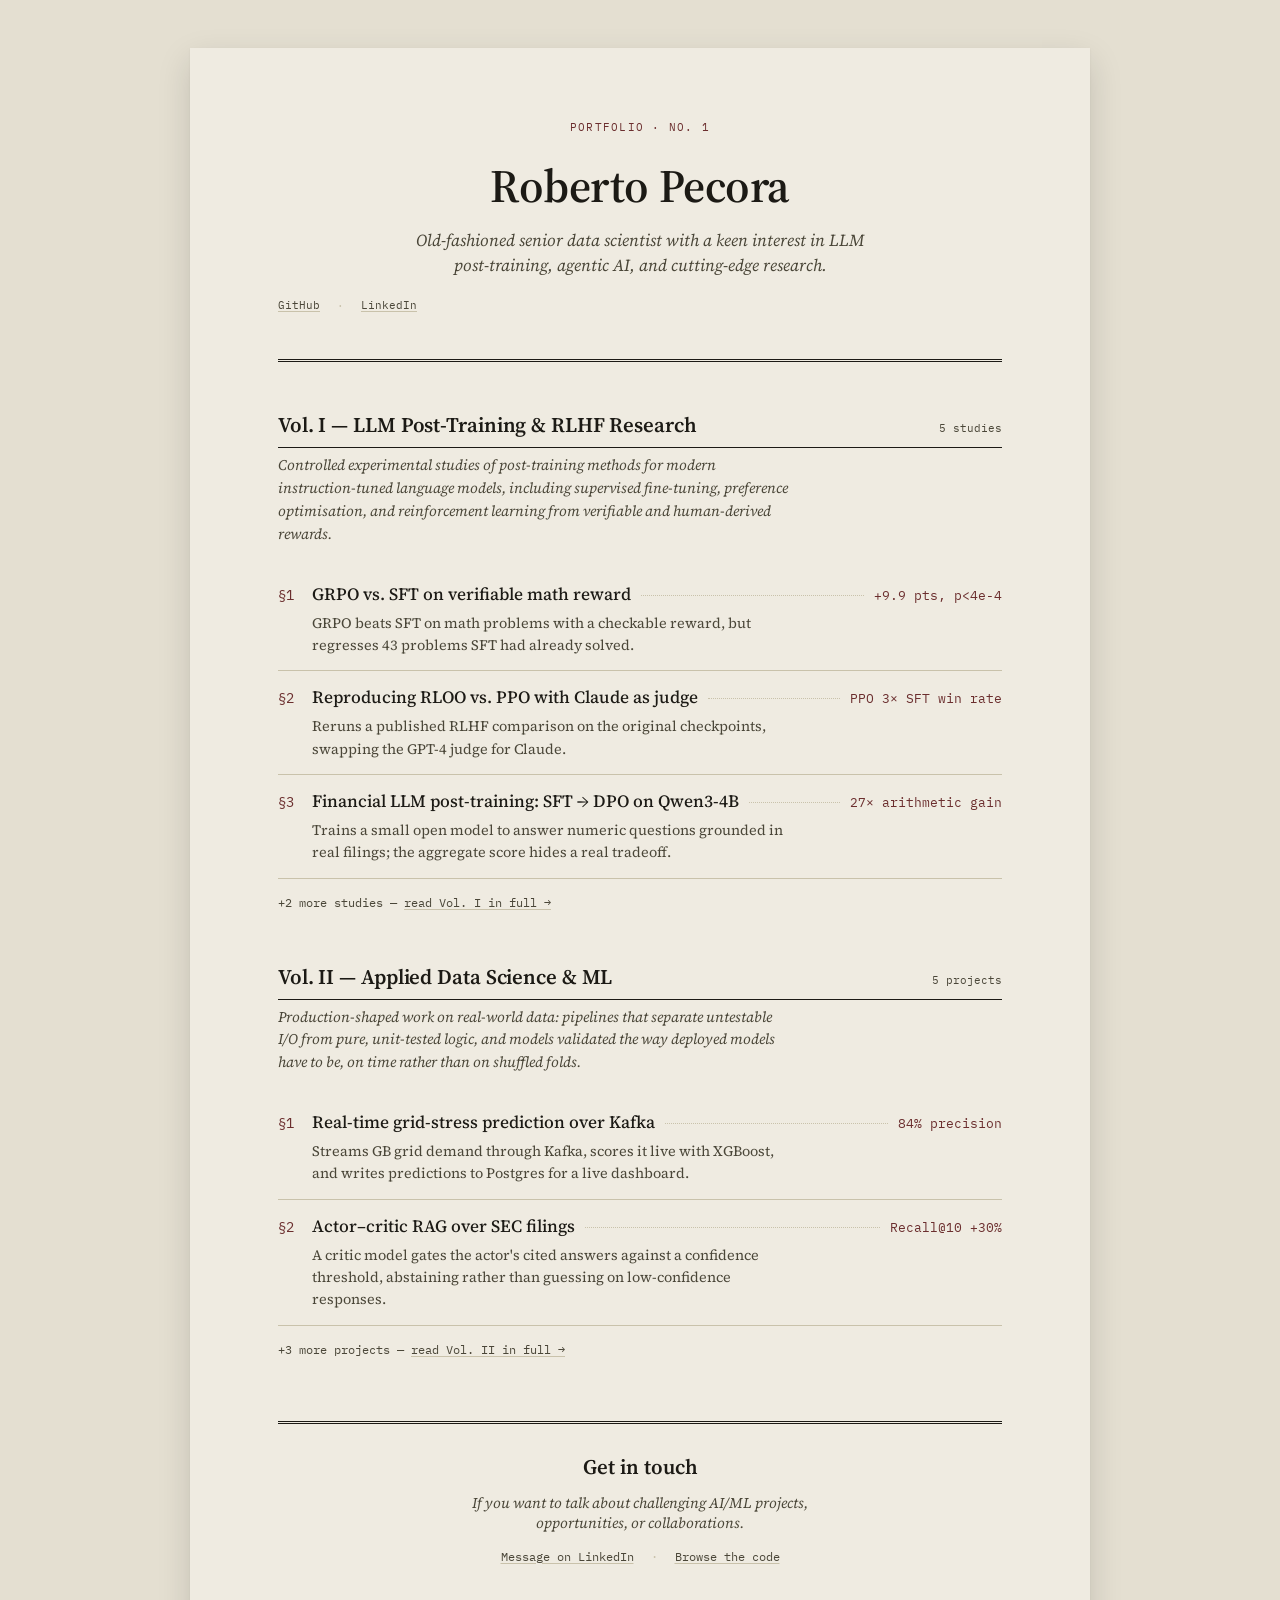
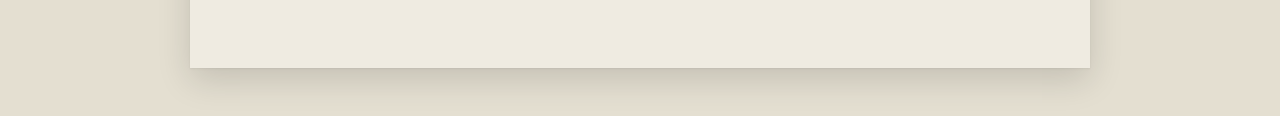
==== index.html @ 7bb5a393 "Add NHS care-access agent as Vol. II §5 Adds the evaluation-first, model-agnostic agent project to a" ====
<!doctype html>
<html lang="en">
<head>
<meta charset="utf-8">
<meta name="viewport" content="width=device-width,initial-scale=1">
<title>Roberto Pecora</title>
<meta name="description" content="Senior data scientist working on LLM post-training, RLHF, and production ML systems.">
<link rel="preconnect" href="https://fonts.googleapis.com">
<link rel="stylesheet" href="https://fonts.googleapis.com/css2?family=Source+Serif+4:opsz,wght@8..60,400;8..60,500;8..60,600&family=IBM+Plex+Mono:wght@400;500&display=swap">
<style>
:root{
  --paper: #EFEBE1;
  --paper-shadow: #E4DFD1;
  --ink: #1C1A15;
  --ink-soft: #4A4638;
  --rule: #C9C2AB;
  --rule-heavy: #1C1A15;
  --accent-ink: #6B2E2E;
  --serif: 'Source Serif 4', Georgia, 'Times New Roman', serif;
  --mono: 'IBM Plex Mono', 'SF Mono', Menlo, monospace;
}
*{ box-sizing: border-box; }
body{
  margin:0;
  background:var(--paper-shadow);
  color:var(--ink);
  font-family:var(--serif);
  -webkit-font-smoothing:antialiased;
}
a{ color:inherit; }

.page{
  max-width:900px;
  margin:48px auto;
  background:var(--paper);
  padding:72px 88px 88px;
  box-shadow:0 1px 2px rgba(0,0,0,0.06), 0 12px 32px rgba(0,0,0,0.14);
}

.masthead{
  text-align:center;
  padding-bottom:36px;
  margin-bottom:48px;
  border-bottom:3px double var(--rule-heavy);
}
.masthead .issue{
  font-family:var(--mono);
  font-size:10.5px;
  letter-spacing:0.12em;
  text-transform:uppercase;
  color:var(--accent-ink);
  margin:0 0 20px;
}
.masthead h1{
  font-family:var(--serif);
  font-weight:600;
  font-size:2.9rem;
  letter-spacing:-0.01em;
  margin:0 0 10px;
}
.masthead .subtitle{
  font-size:1.05rem;
  font-style:italic;
  color:var(--ink-soft);
  max-width:52ch;
  margin:0 auto 20px;
  line-height:1.5;
}
.masthead .links{
  font-family:var(--mono);
  font-size:11px;
  color:var(--ink-soft);
  text-align:left;
}
.masthead .links a{ text-decoration:underline; text-decoration-color:var(--rule); text-underline-offset:2px; }
.masthead .links a:hover{ color:var(--accent-ink); text-decoration-color:var(--accent-ink); }
.masthead .links .sep{ margin:0 10px; color:var(--rule); }

.volume{ margin-bottom:52px; }
.volume:last-of-type{ margin-bottom:0; }
.volume-head{
  display:flex;
  align-items:baseline;
  justify-content:space-between;
  border-bottom:1px solid var(--rule-heavy);
  padding-bottom:8px;
  margin-bottom:6px;
}
.volume-head h2{
  font-family:var(--serif);
  font-weight:600;
  font-size:1.3rem;
  margin:0;
  letter-spacing:-0.005em;
}
.volume-head .count{
  font-family:var(--mono);
  font-size:10.5px;
  color:var(--ink-soft);
}
.volume-note{
  font-size:0.92rem;
  font-style:italic;
  color:var(--ink-soft);
  max-width:64ch;
  margin:0 0 22px;
  line-height:1.55;
}

.toc-entry{
  display:block;
  padding:14px 0;
  border-bottom:1px solid var(--rule);
  text-decoration:none;
  color:inherit;
}
.toc-entry:last-child{ border-bottom:none; }
.toc-row{
  display:flex;
  align-items:baseline;
  gap:10px;
}
.toc-num{
  font-family:var(--mono);
  font-size:0.85rem;
  color:var(--accent-ink);
  flex-shrink:0;
  width:24px;
}
.toc-title{
  font-family:var(--serif);
  font-size:1.08rem;
  font-weight:500;
  flex-shrink:0;
}
.toc-leader{
  flex:1;
  border-bottom:1px dotted var(--rule);
  transform:translateY(-4px);
  min-width:20px;
}
.toc-stat{
  font-family:var(--mono);
  font-size:0.82rem;
  color:var(--accent-ink);
  flex-shrink:0;
  white-space:nowrap;
}
.toc-hook{
  font-size:0.9rem;
  color:var(--ink-soft);
  margin:6px 0 0 34px;
  max-width:60ch;
  line-height:1.55;
}
.toc-entry:hover .toc-title{ color:var(--accent-ink); }
.toc-entry:hover .toc-leader{ border-bottom-color:var(--accent-ink); }

.volume-more{
  margin-top:16px;
  font-family:var(--mono);
  font-size:11.5px;
  color:var(--ink-soft);
}
.volume-more a{ text-decoration:underline; text-decoration-color:var(--rule); text-underline-offset:2px; }
.volume-more a:hover{ color:var(--accent-ink); text-decoration-color:var(--accent-ink); }

.colophon{
  margin-top:64px;
  padding-top:28px;
  border-top:3px double var(--rule-heavy);
  text-align:center;
}
.colophon h2{
  font-family:var(--serif);
  font-weight:600;
  font-size:1.3rem;
  margin:0 0 12px;
}
.colophon p{
  font-size:0.92rem;
  color:var(--ink-soft);
  max-width:48ch;
  margin:0 auto 16px;
  font-style:italic;
}
.colophon .contact{
  font-family:var(--mono);
  font-size:11.5px;
  font-style:normal;
}
.colophon .contact a{ text-decoration:underline; text-decoration-color:var(--rule); text-underline-offset:2px; }
.colophon .contact a:hover{ color:var(--accent-ink); text-decoration-color:var(--accent-ink); }
.colophon .contact .sep{ margin:0 10px; color:var(--rule); }

@media (max-width:720px){
  .page{ padding:48px 24px 56px; margin:0; }
  .toc-row{ flex-wrap:wrap; }
  .toc-leader{ display:none; }
  .toc-hook{ margin-left:0; }
}
</style>
</head>
<body>
<div class="page">

  <div class="masthead">
    <p class="issue">Portfolio · No. 1</p>
    <h1>Roberto Pecora</h1>
    <p class="subtitle">Old-fashioned senior data scientist with a keen interest in LLM post-training, agentic AI, and cutting-edge research.</p>
    <p class="links">
      <a href="https://github.com/Roberto-Pecora" target="_blank" rel="noopener">GitHub</a>
      <span class="sep">·</span>
      <a href="https://www.linkedin.com/in/roberto-pecora-778a632" target="_blank" rel="noopener">LinkedIn</a>
    </p>
  </div>

  <section class="volume">
    <div class="volume-head">
      <h2>Vol. I — LLM Post-Training &amp; RLHF Research</h2>
      <span class="count">5 studies</span>
    </div>
    <p class="volume-note">Controlled experimental studies of post-training methods for modern instruction-tuned language models, including supervised fine-tuning, preference optimisation, and reinforcement learning from verifiable and human-derived rewards.</p>

    <a class="toc-entry" href="rlhf.html#grpo-math-reasoning">
      <div class="toc-row">
        <span class="toc-num">§1</span>
        <span class="toc-title">GRPO vs. SFT on verifiable math reward</span>
        <span class="toc-leader"></span>
        <span class="toc-stat">+9.9 pts, p&lt;4e-4</span>
      </div>
      <p class="toc-hook">GRPO beats SFT on math problems with a checkable reward, but regresses 43 problems SFT had already solved.</p>
    </a>

    <a class="toc-entry" href="rlhf.html#rloo-vs-ppo-rlhf">
      <div class="toc-row">
        <span class="toc-num">§2</span>
        <span class="toc-title">Reproducing RLOO vs. PPO with Claude as judge</span>
        <span class="toc-leader"></span>
        <span class="toc-stat">PPO 3× SFT win rate</span>
      </div>
      <p class="toc-hook">Reruns a published RLHF comparison on the original checkpoints, swapping the GPT-4 judge for Claude.</p>
    </a>

    <a class="toc-entry" href="rlhf.html#qwen3-financial-sft-unsloth-dpo">
      <div class="toc-row">
        <span class="toc-num">§3</span>
        <span class="toc-title">Financial LLM post-training: SFT → DPO on Qwen3-4B</span>
        <span class="toc-leader"></span>
        <span class="toc-stat">27× arithmetic gain</span>
      </div>
      <p class="toc-hook">Trains a small open model to answer numeric questions grounded in real filings; the aggregate score hides a real tradeoff.</p>
    </a>

    <p class="volume-more">+2 more studies — <a href="rlhf.html">read Vol. I in full →</a></p>
  </section>

  <section class="volume">
    <div class="volume-head">
      <h2>Vol. II — Applied Data Science &amp; ML</h2>
      <span class="count">5 projects</span>
    </div>
    <p class="volume-note">Production-shaped work on real-world data: pipelines that separate untestable I/O from pure, unit-tested logic, and models validated the way deployed models have to be, on time rather than on shuffled folds.</p>

    <a class="toc-entry" href="applied-ml.html#kafka-grid-intelligence">
      <div class="toc-row">
        <span class="toc-num">§1</span>
        <span class="toc-title">Real-time grid-stress prediction over Kafka</span>
        <span class="toc-leader"></span>
        <span class="toc-stat">84% precision</span>
      </div>
      <p class="toc-hook">Streams GB grid demand through Kafka, scores it live with XGBoost, and writes predictions to Postgres for a live dashboard.</p>
    </a>

    <a class="toc-entry" href="applied-ml.html#actor_critic_financial_rag_repo">
      <div class="toc-row">
        <span class="toc-num">§2</span>
        <span class="toc-title">Actor–critic RAG over SEC filings</span>
        <span class="toc-leader"></span>
        <span class="toc-stat">Recall@10 +30%</span>
      </div>
      <p class="toc-hook">A critic model gates the actor's cited answers against a confidence threshold, abstaining rather than guessing on low-confidence responses.</p>
    </a>

    <p class="volume-more">+3 more projects — <a href="applied-ml.html">read Vol. II in full →</a></p>
  </section>

  <div class="colophon">
    <h2>Get in touch</h2>
    <p>If you want to talk about challenging AI/ML projects, opportunities, or collaborations.</p>
    <p class="contact">
      <a href="https://www.linkedin.com/in/roberto-pecora-778a632" target="_blank" rel="noopener">Message on LinkedIn</a>
      <span class="sep">·</span>
      <a href="https://github.com/Roberto-Pecora" target="_blank" rel="noopener">Browse the code</a>
    </p>
  </div>

</div>
</body>
</html>
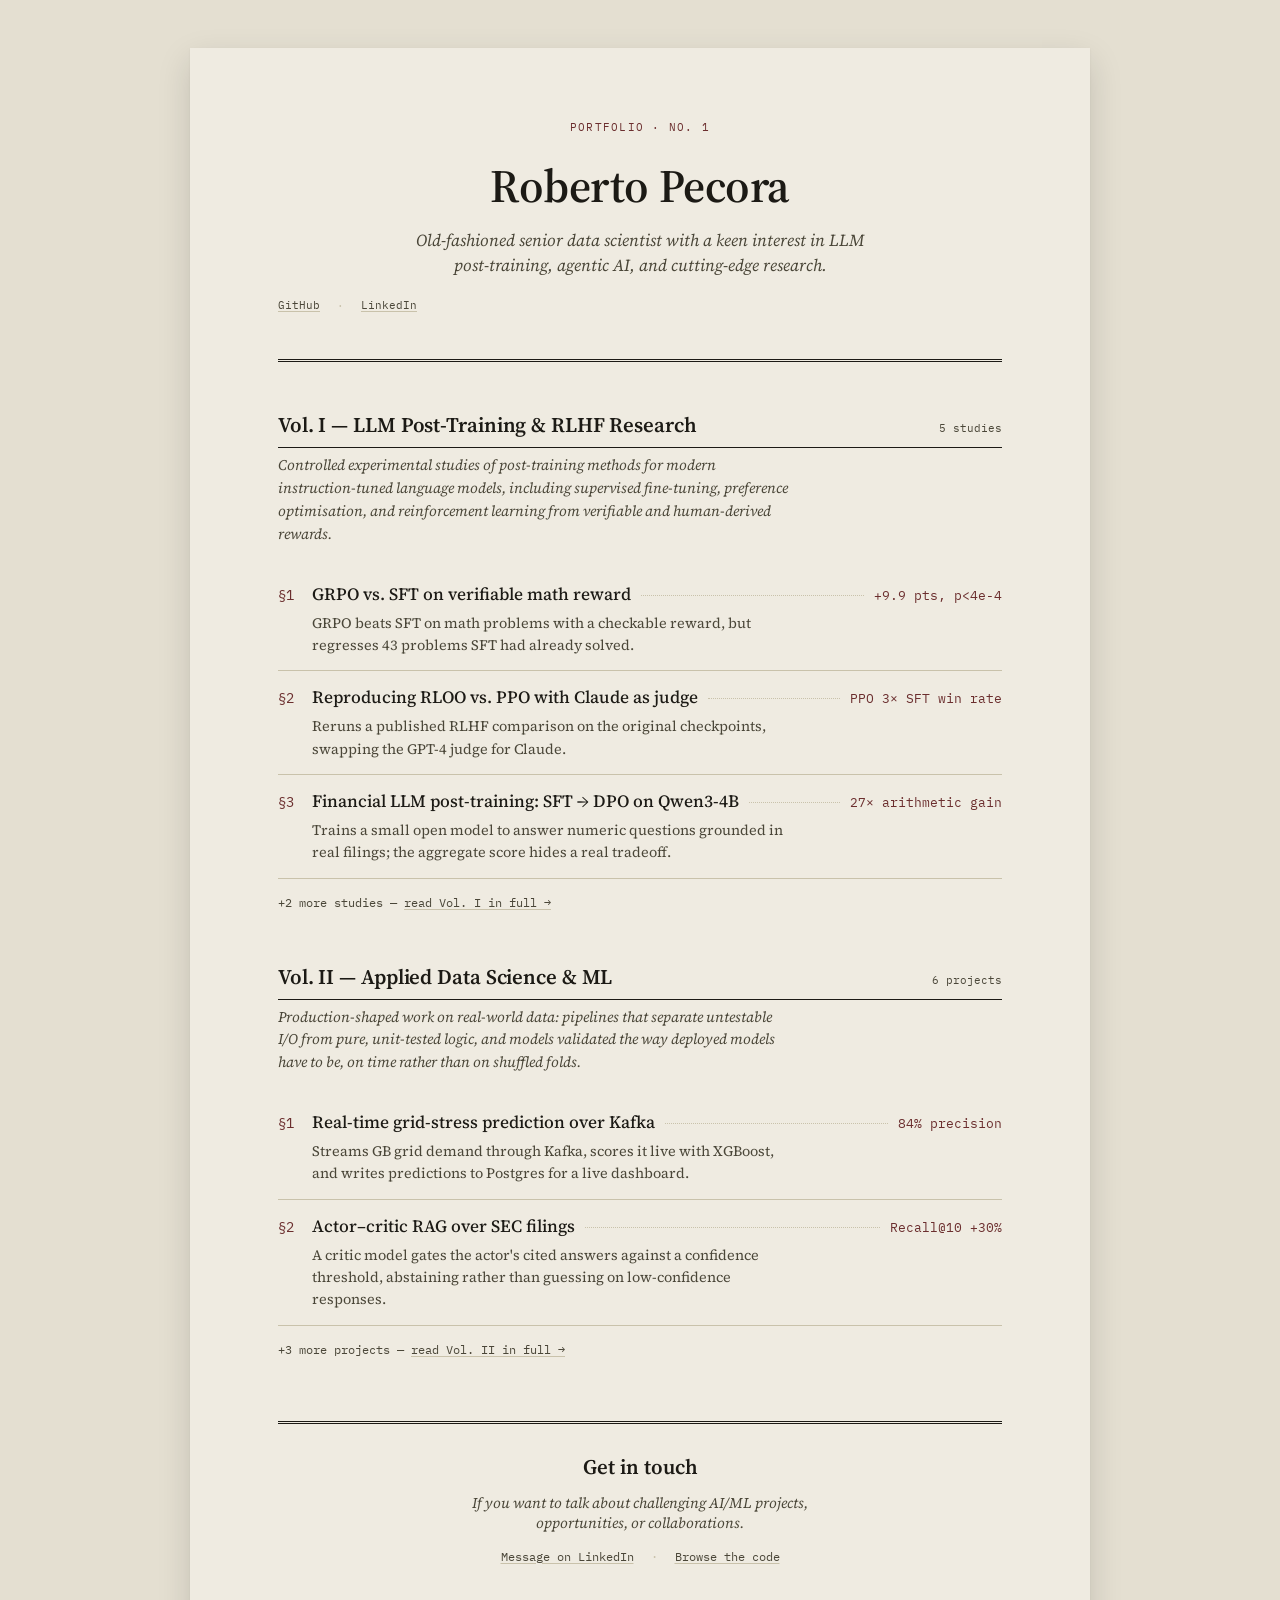
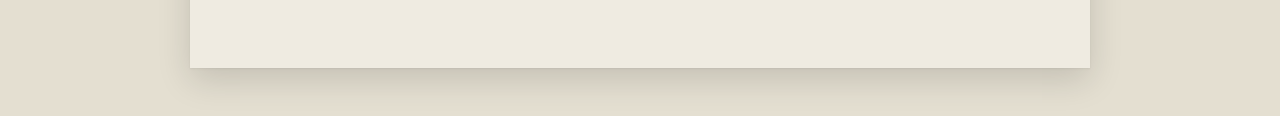
==== commit 8aa005f8: "Add financial-rag-aws to Vol. II applied ML projects" ====
--- a/index.html
+++ b/index.html
@@ -258,7 +258,7 @@
   <section class="volume">
     <div class="volume-head">
       <h2>Vol. II — Applied Data Science &amp; ML</h2>
-      <span class="count">5 projects</span>
+      <span class="count">6 projects</span>
     </div>
     <p class="volume-note">Production-shaped work on real-world data: pipelines that separate untestable I/O from pure, unit-tested logic, and models validated the way deployed models have to be, on time rather than on shuffled folds.</p>
 
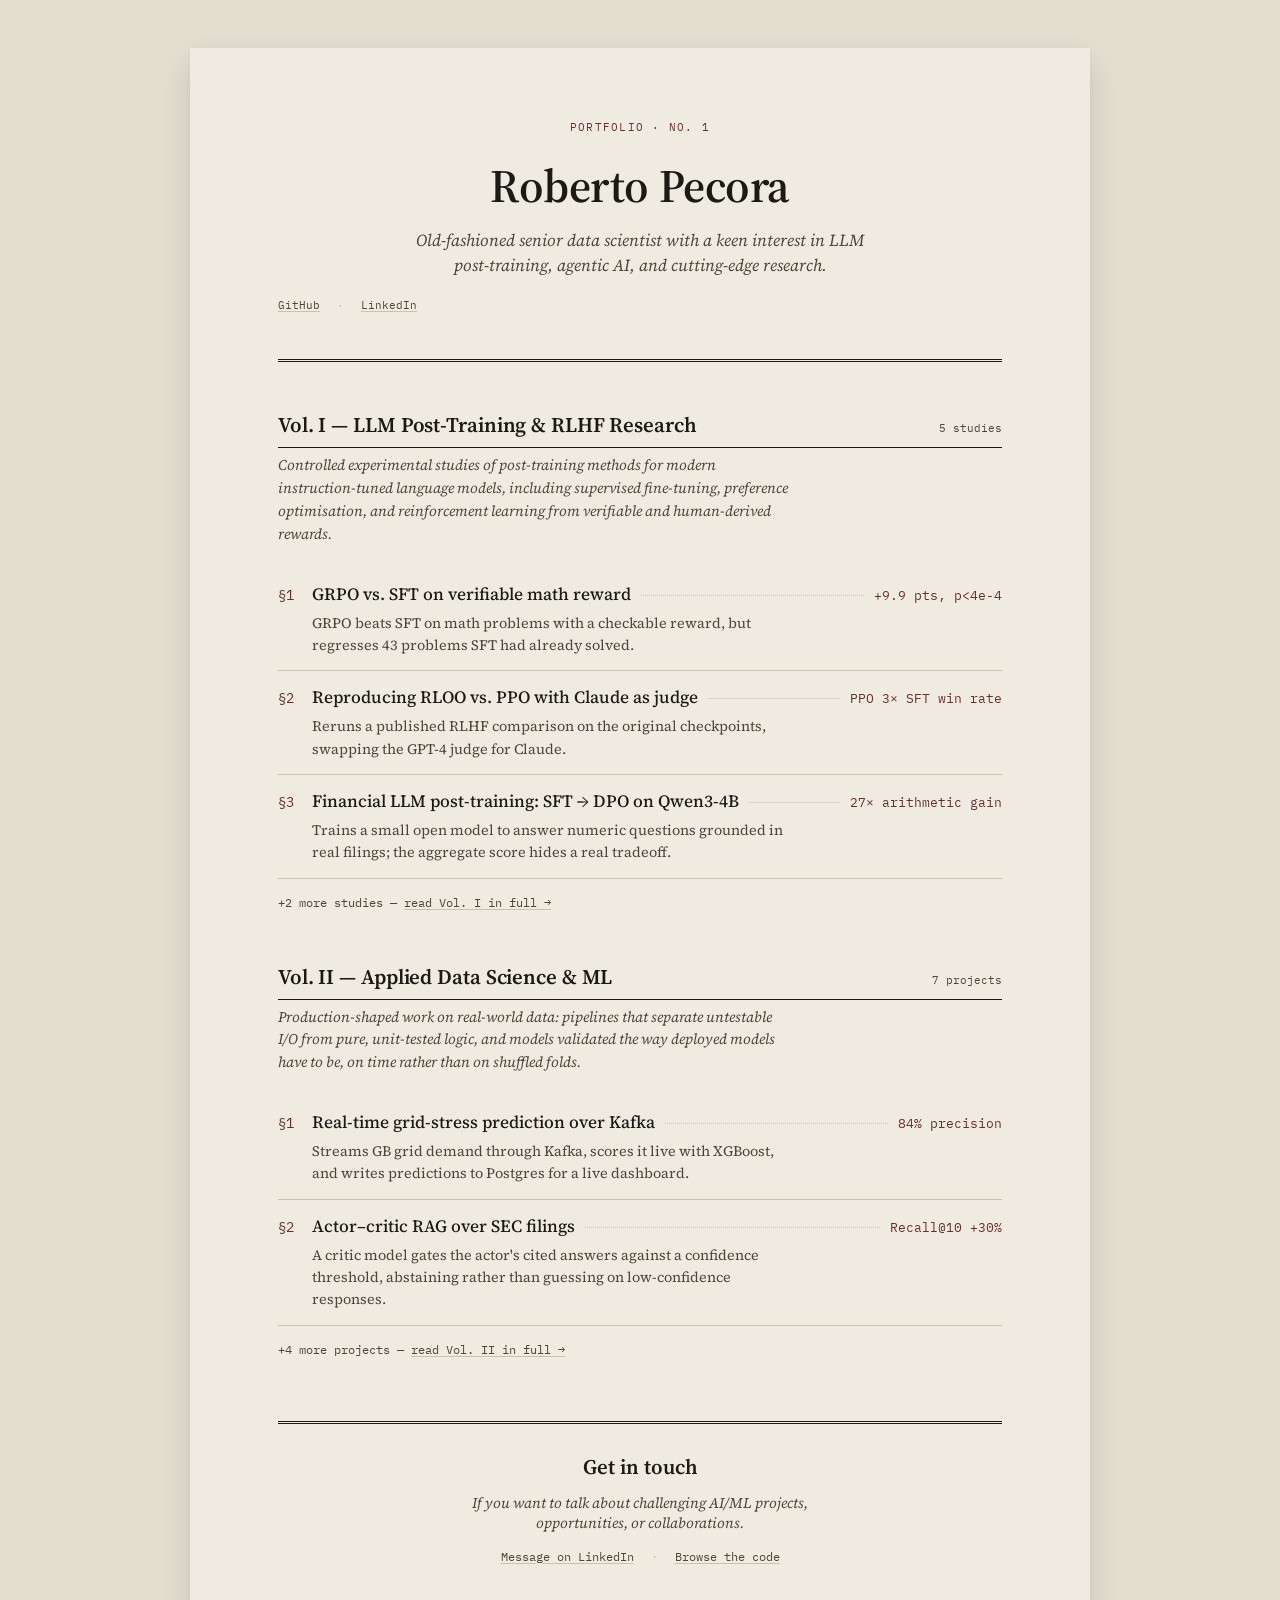
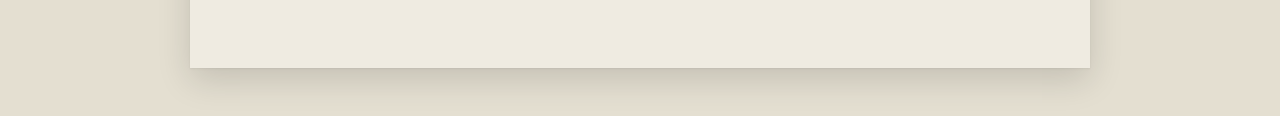
==== commit ea8c9448: "Add financial-rag-langgraph as Vol. II §7" ====
--- a/index.html
+++ b/index.html
@@ -258,7 +258,7 @@
   <section class="volume">
     <div class="volume-head">
       <h2>Vol. II — Applied Data Science &amp; ML</h2>
-      <span class="count">6 projects</span>
+      <span class="count">7 projects</span>
     </div>
     <p class="volume-note">Production-shaped work on real-world data: pipelines that separate untestable I/O from pure, unit-tested logic, and models validated the way deployed models have to be, on time rather than on shuffled folds.</p>
 
@@ -282,7 +282,7 @@
       <p class="toc-hook">A critic model gates the actor's cited answers against a confidence threshold, abstaining rather than guessing on low-confidence responses.</p>
     </a>
 
-    <p class="volume-more">+3 more projects — <a href="applied-ml.html">read Vol. II in full →</a></p>
+    <p class="volume-more">+4 more projects — <a href="applied-ml.html">read Vol. II in full →</a></p>
   </section>
 
   <div class="colophon">
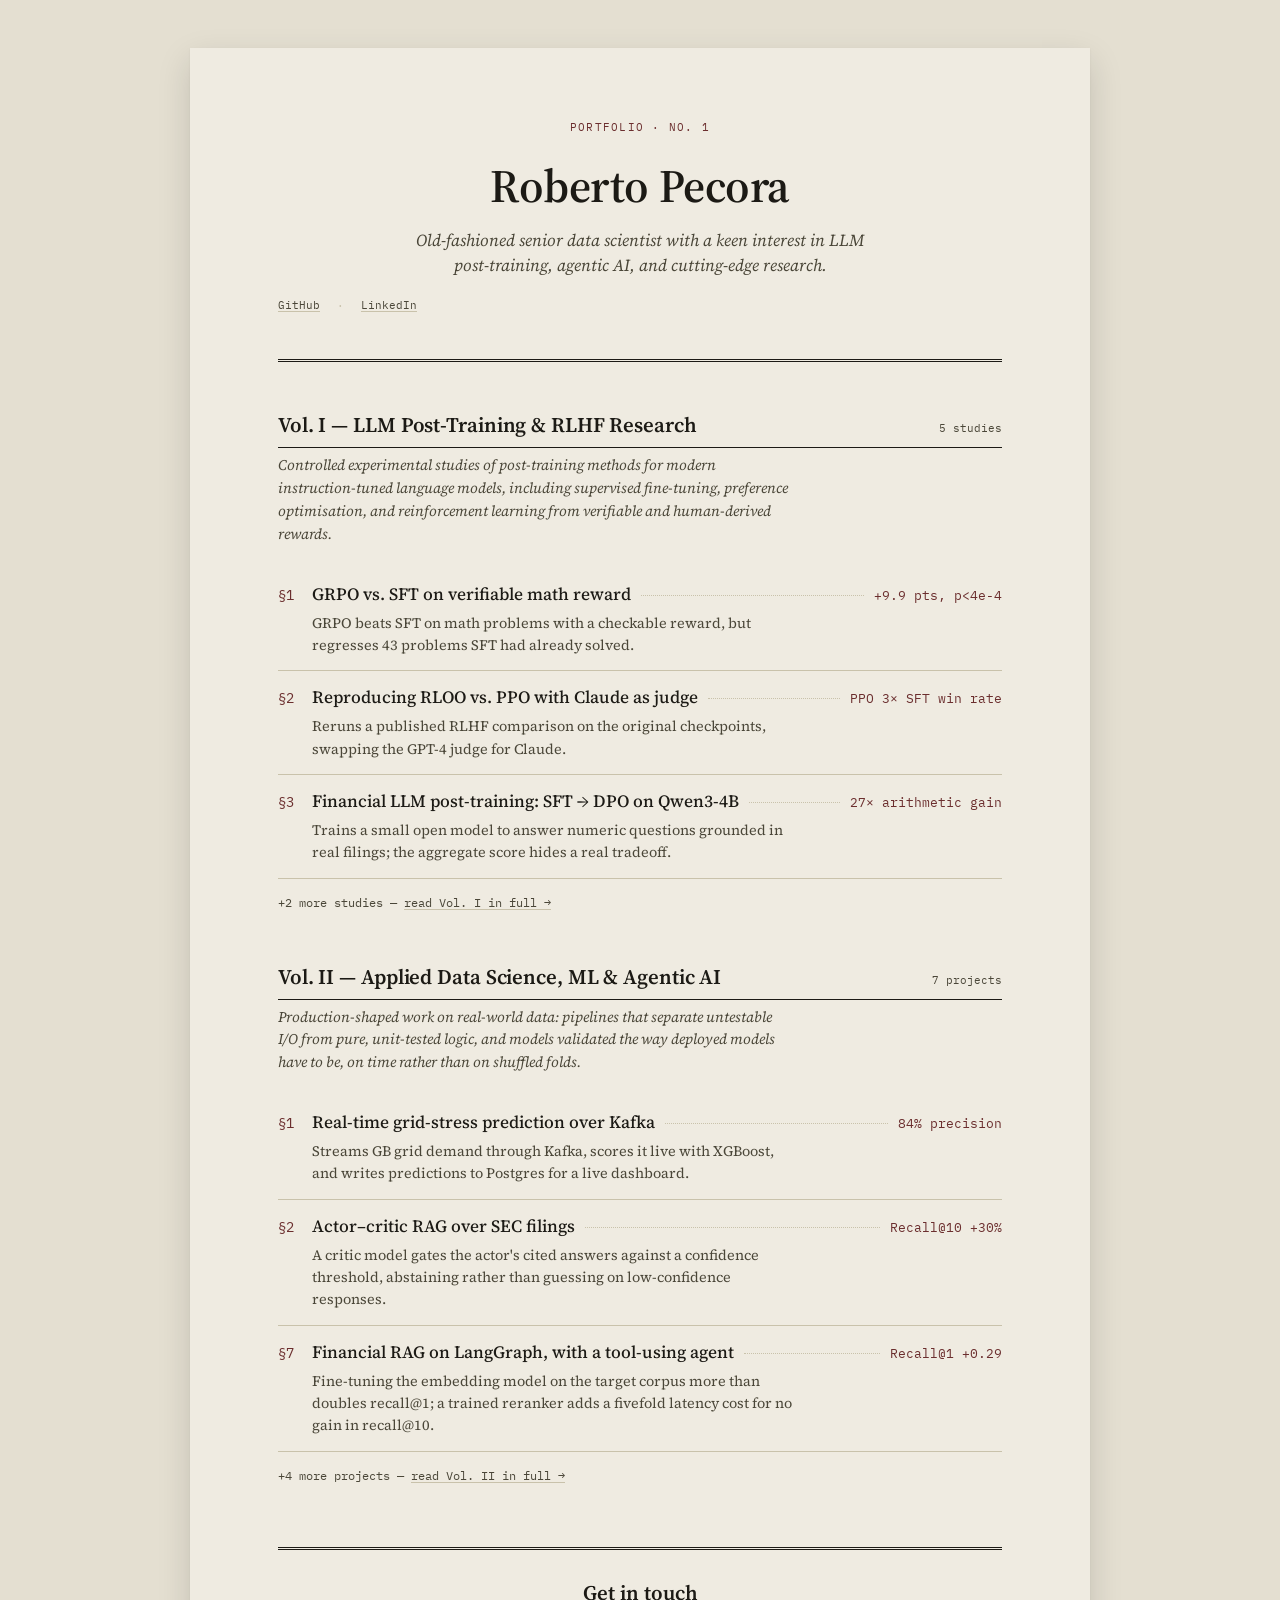
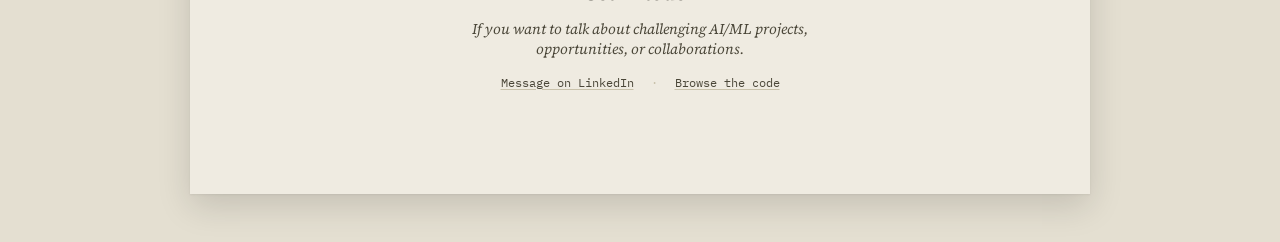
==== commit 0adbc748: "Restructure §5/§7 findings as bullets, rename Vol. II, add §7 to landing teaser" ====
--- a/index.html
+++ b/index.html
@@ -257,7 +257,7 @@
 
   <section class="volume">
     <div class="volume-head">
-      <h2>Vol. II — Applied Data Science &amp; ML</h2>
+      <h2>Vol. II — Applied Data Science, ML &amp; Agentic AI</h2>
       <span class="count">7 projects</span>
     </div>
     <p class="volume-note">Production-shaped work on real-world data: pipelines that separate untestable I/O from pure, unit-tested logic, and models validated the way deployed models have to be, on time rather than on shuffled folds.</p>
@@ -280,6 +280,16 @@
         <span class="toc-stat">Recall@10 +30%</span>
       </div>
       <p class="toc-hook">A critic model gates the actor's cited answers against a confidence threshold, abstaining rather than guessing on low-confidence responses.</p>
+    </a>
+
+    <a class="toc-entry" href="applied-ml.html#financial-rag-langgraph">
+      <div class="toc-row">
+        <span class="toc-num">§7</span>
+        <span class="toc-title">Financial RAG on LangGraph, with a tool-using agent</span>
+        <span class="toc-leader"></span>
+        <span class="toc-stat">Recall@1 +0.29</span>
+      </div>
+      <p class="toc-hook">Fine-tuning the embedding model on the target corpus more than doubles recall@1; a trained reranker adds a fivefold latency cost for no gain in recall@10.</p>
     </a>
 
     <p class="volume-more">+4 more projects — <a href="applied-ml.html">read Vol. II in full →</a></p>
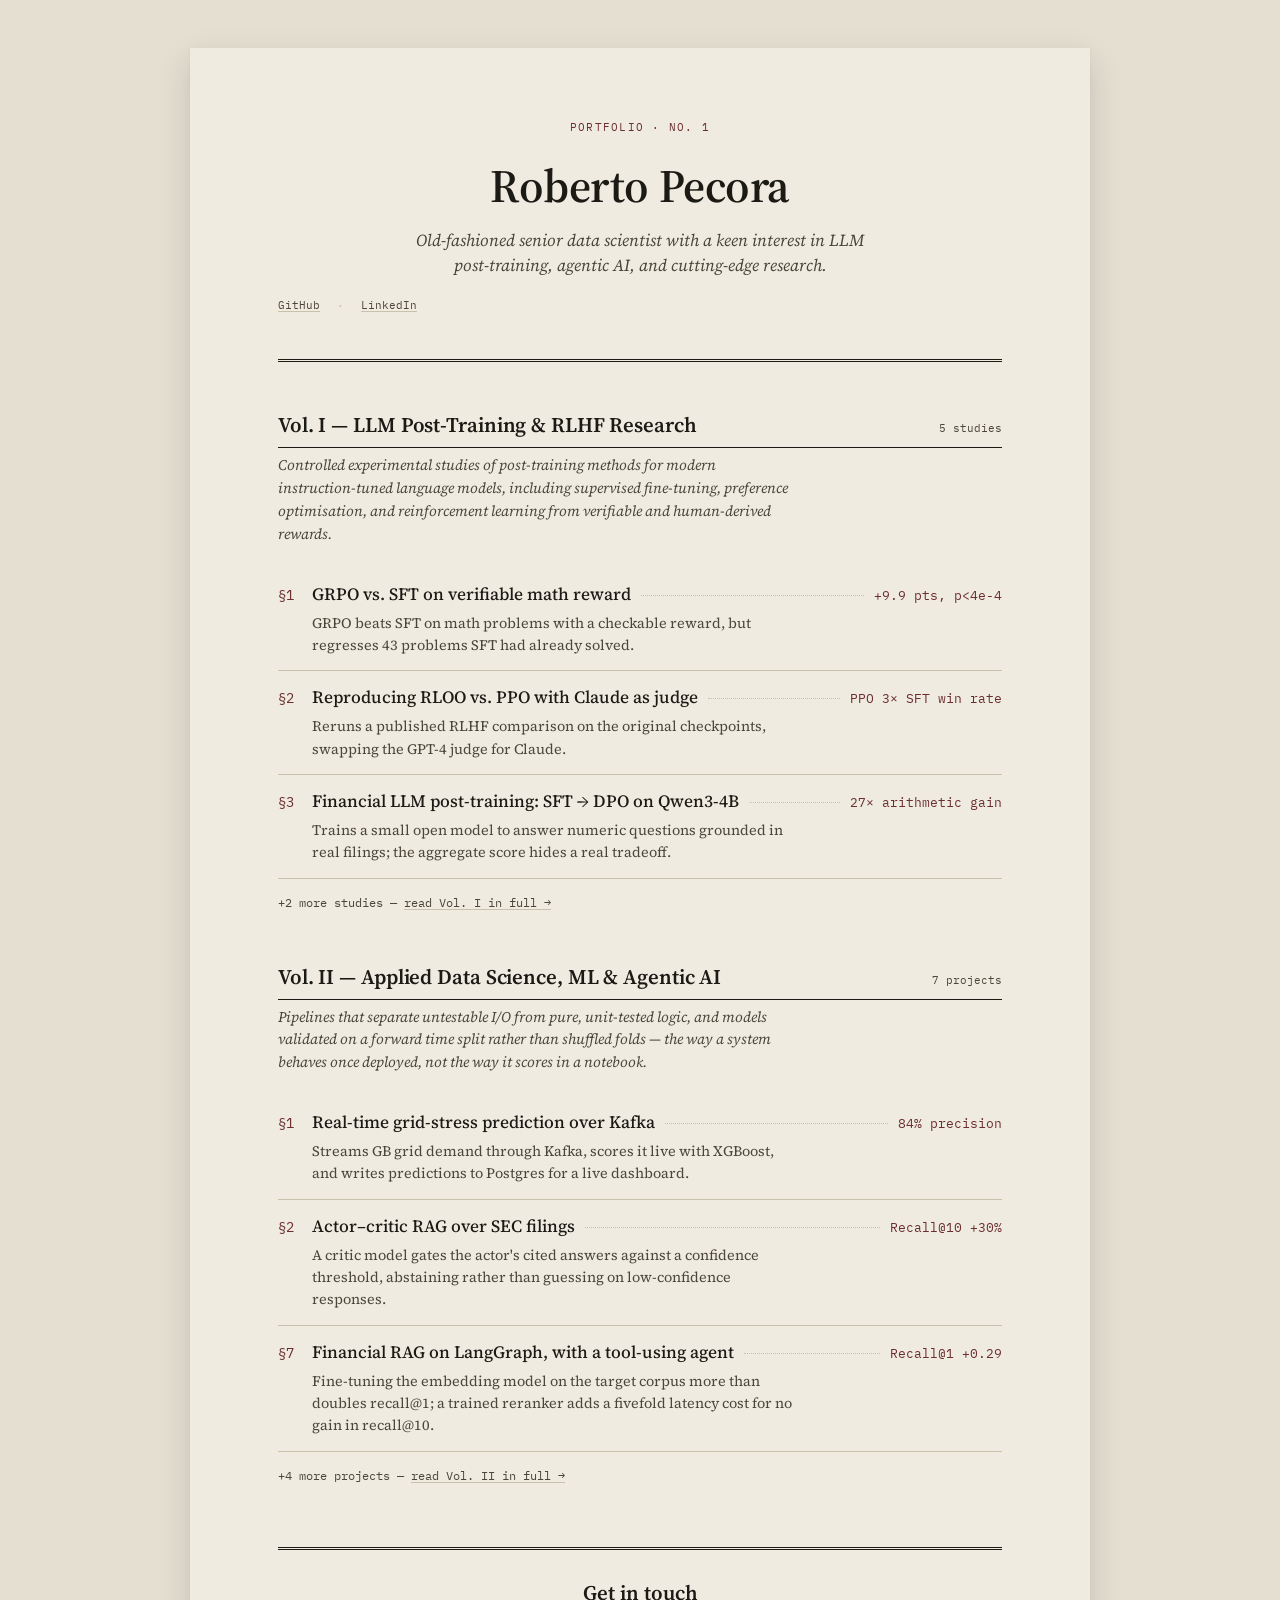
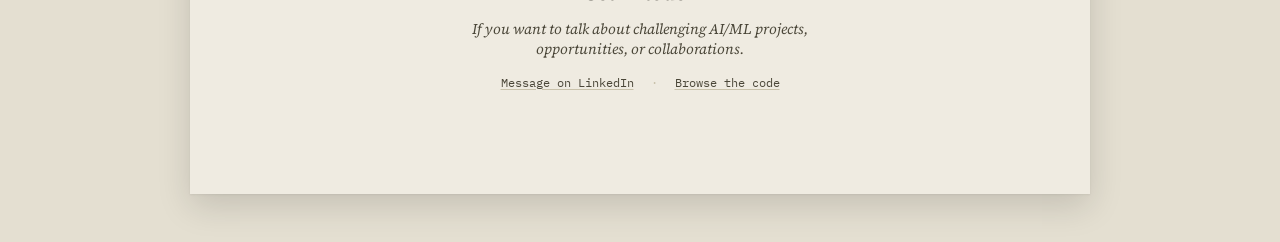
==== commit 4d2718fa: "Rewrite Vol. II intro" ====
--- a/index.html
+++ b/index.html
@@ -260,7 +260,7 @@
       <h2>Vol. II — Applied Data Science, ML &amp; Agentic AI</h2>
       <span class="count">7 projects</span>
     </div>
-    <p class="volume-note">Production-shaped work on real-world data: pipelines that separate untestable I/O from pure, unit-tested logic, and models validated the way deployed models have to be, on time rather than on shuffled folds.</p>
+    <p class="volume-note">Pipelines that separate untestable I/O from pure, unit-tested logic, and models validated on a forward time split rather than shuffled folds &mdash; the way a system behaves once deployed, not the way it scores in a notebook.</p>
 
     <a class="toc-entry" href="applied-ml.html#kafka-grid-intelligence">
       <div class="toc-row">
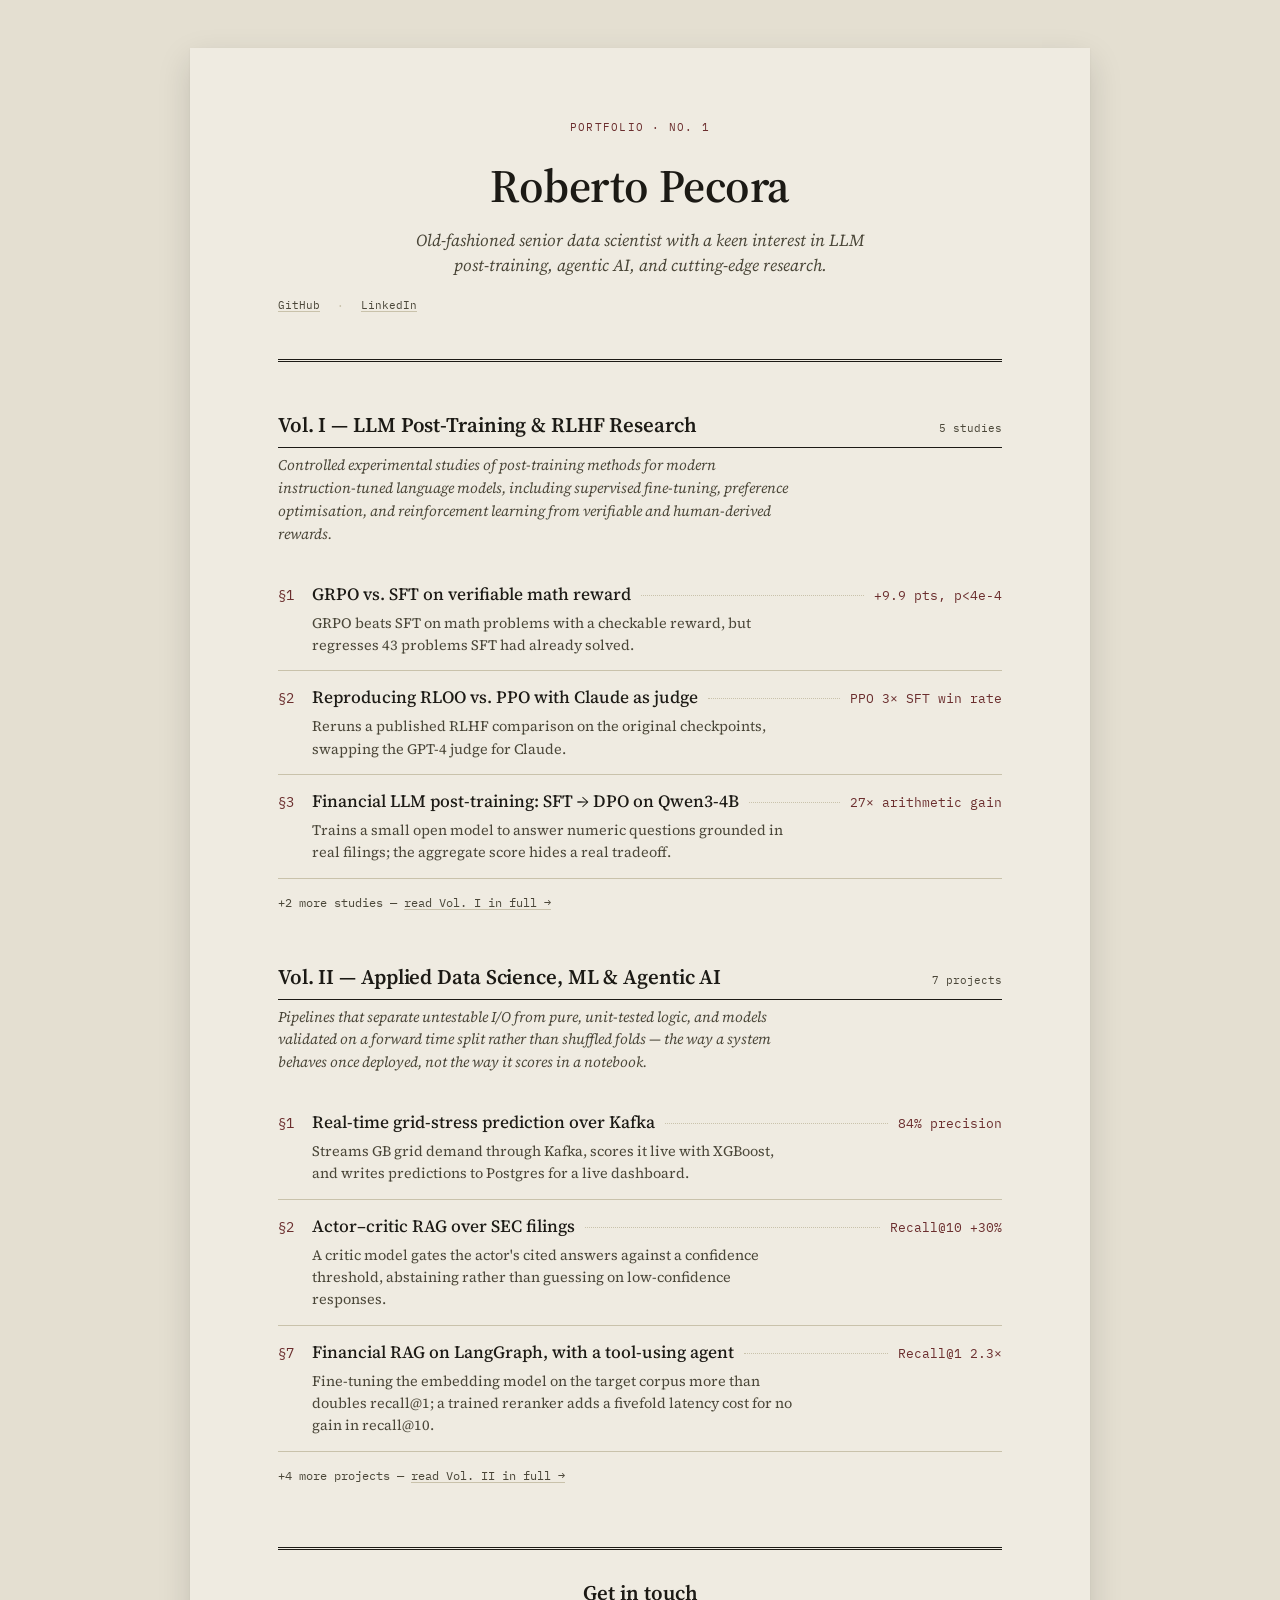
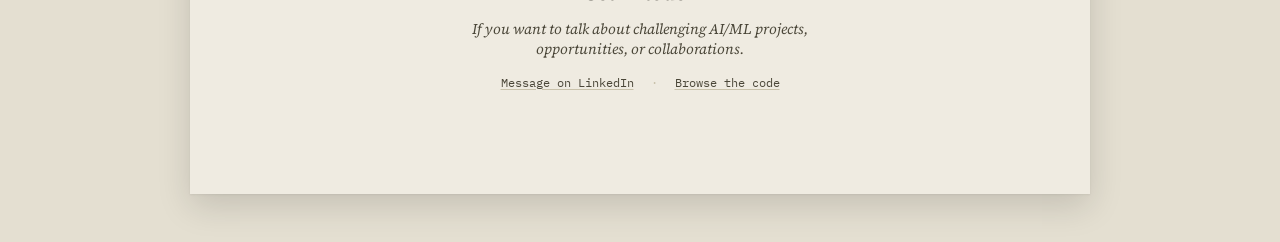
==== commit c3dc6bd9: "Report §7 recall@1 lift as a multiplier" ====
--- a/index.html
+++ b/index.html
@@ -287,7 +287,7 @@
         <span class="toc-num">§7</span>
         <span class="toc-title">Financial RAG on LangGraph, with a tool-using agent</span>
         <span class="toc-leader"></span>
-        <span class="toc-stat">Recall@1 +0.29</span>
+        <span class="toc-stat">Recall@1 2.3&times;</span>
       </div>
       <p class="toc-hook">Fine-tuning the embedding model on the target corpus more than doubles recall@1; a trained reranker adds a fivefold latency cost for no gain in recall@10.</p>
     </a>
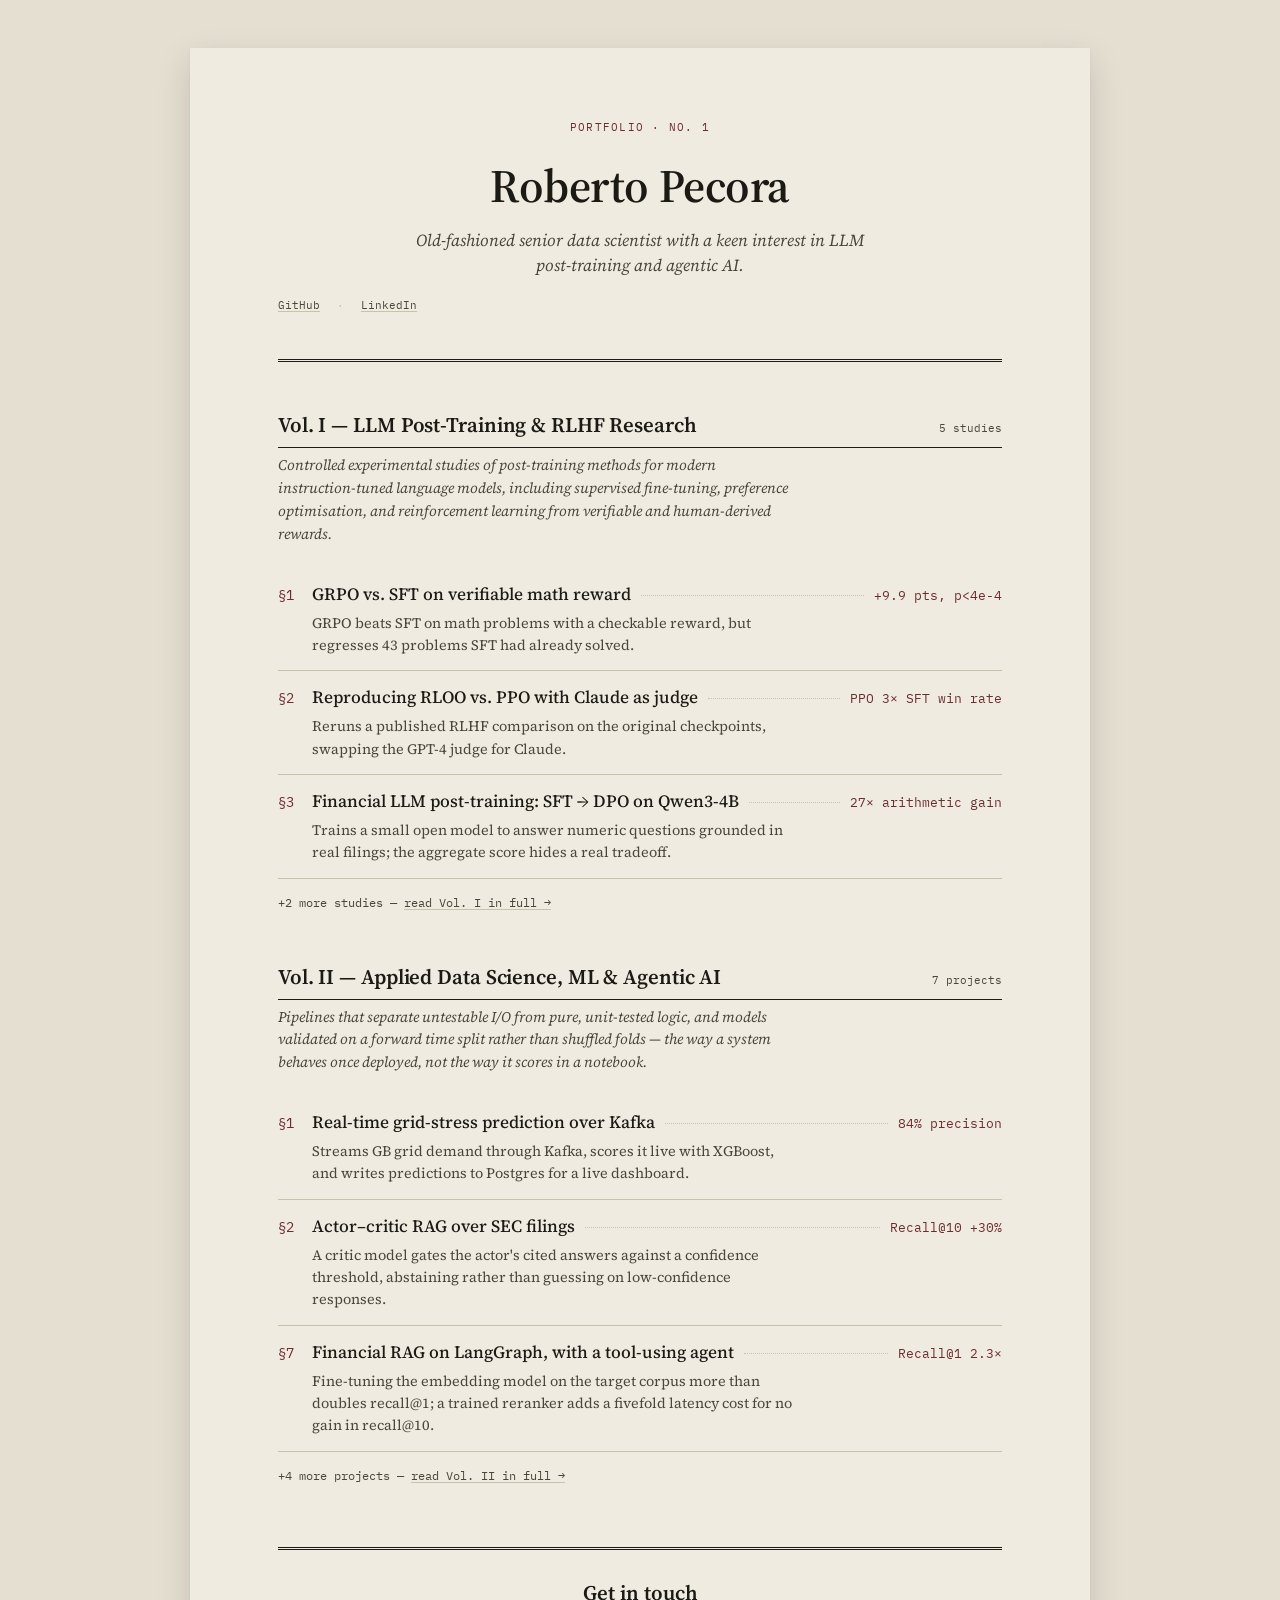
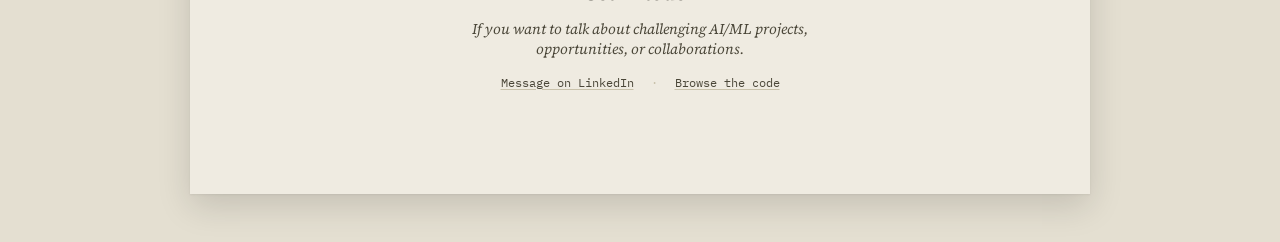
==== commit 17124000: "Trim subtitle: drop "cutting-edge research"" ====
--- a/index.html
+++ b/index.html
@@ -207,7 +207,7 @@
   <div class="masthead">
     <p class="issue">Portfolio · No. 1</p>
     <h1>Roberto Pecora</h1>
-    <p class="subtitle">Old-fashioned senior data scientist with a keen interest in LLM post-training, agentic AI, and cutting-edge research.</p>
+    <p class="subtitle">Old-fashioned senior data scientist with a keen interest in LLM post-training and agentic AI.</p>
     <p class="links">
       <a href="https://github.com/Roberto-Pecora" target="_blank" rel="noopener">GitHub</a>
       <span class="sep">·</span>
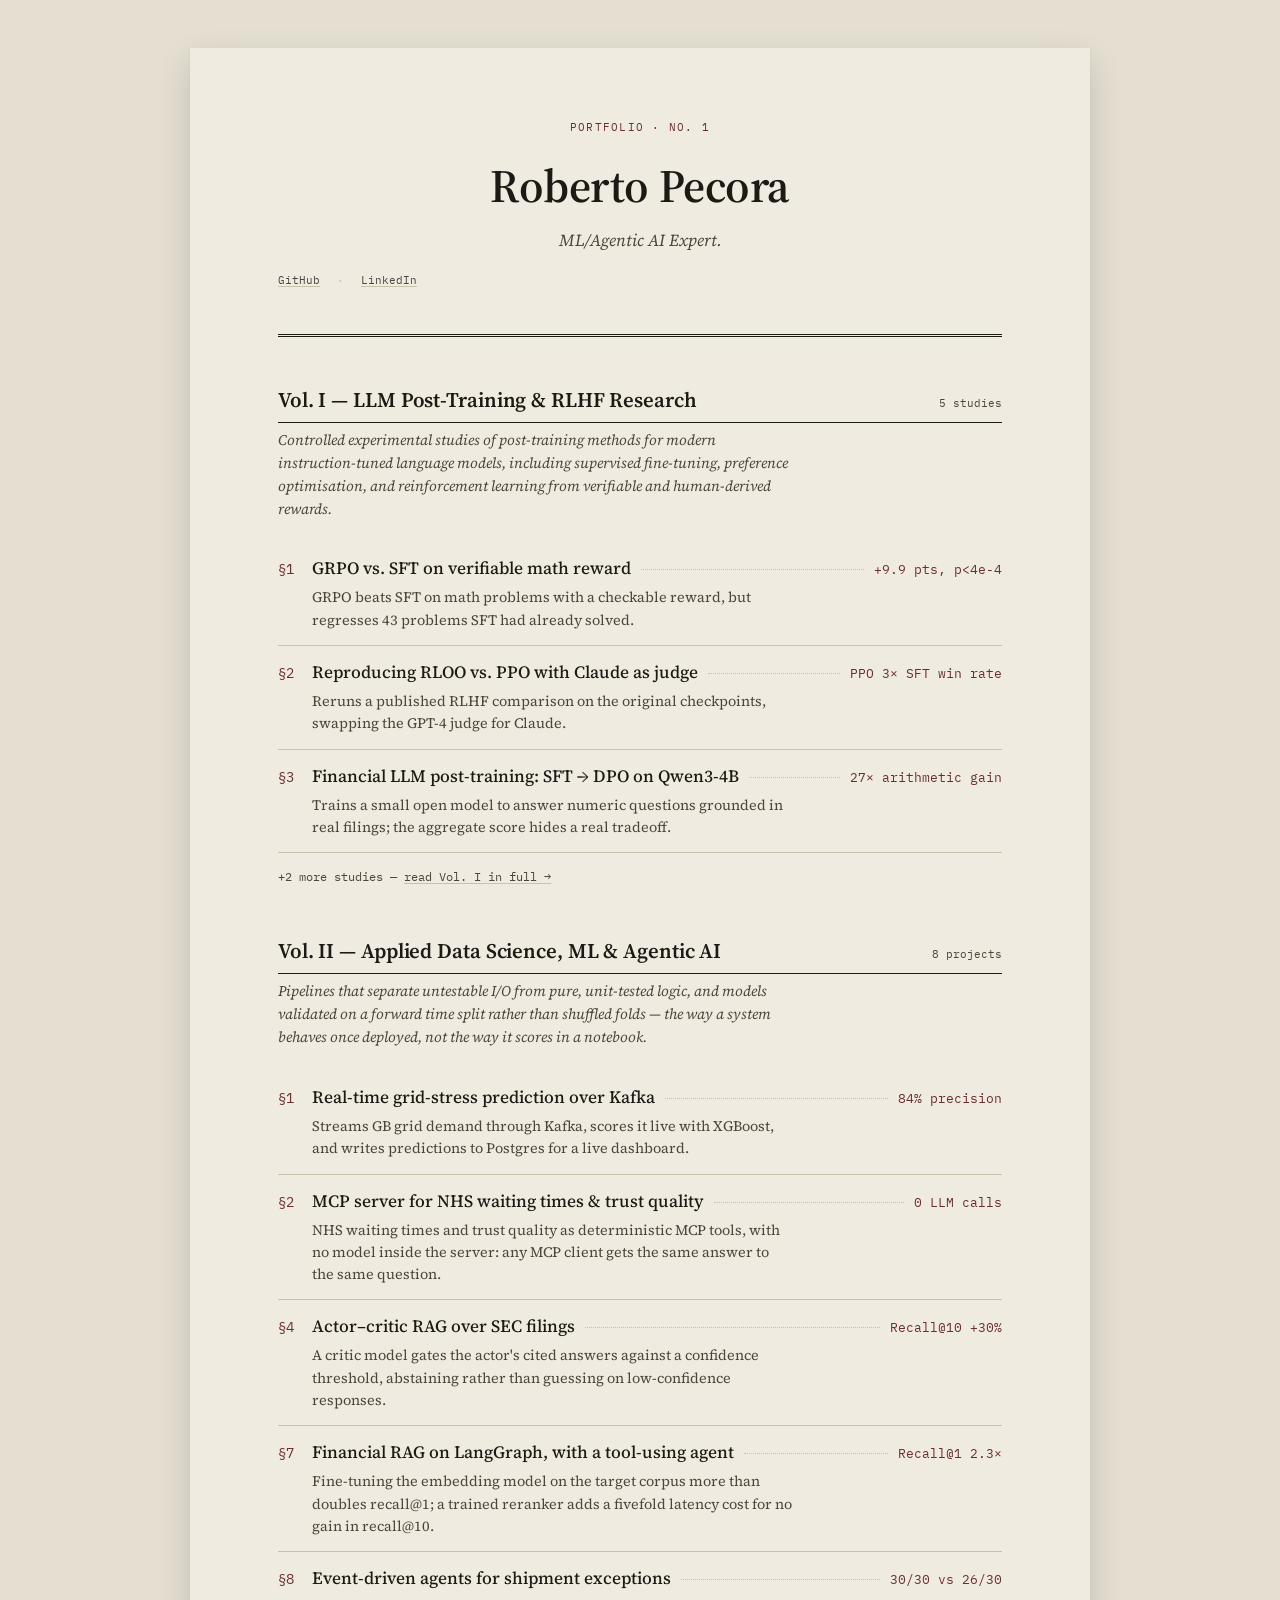
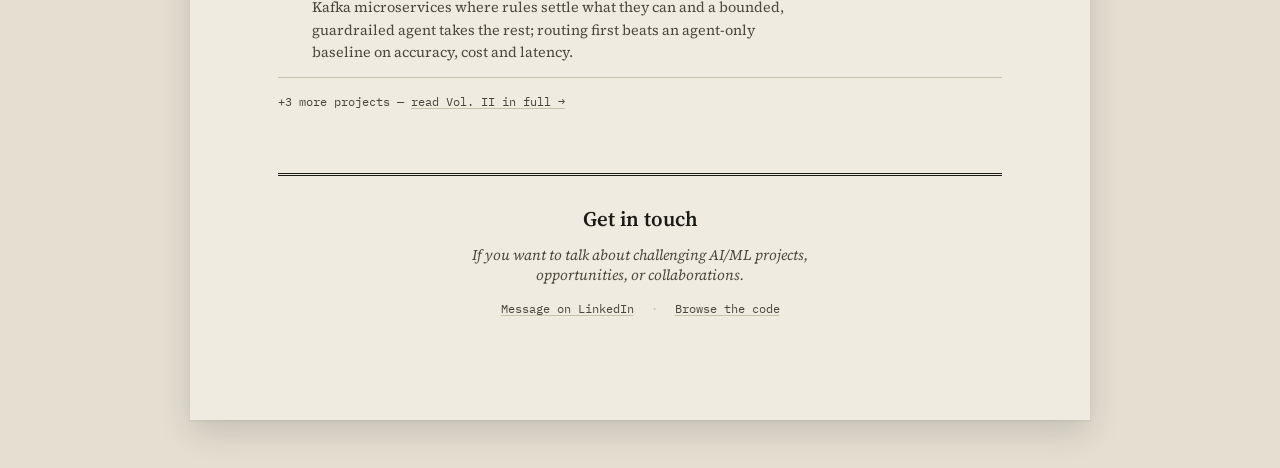
==== commit f1738d43: "Update portfolio: current title, shipment-exception-agents, MCP teaser - Headline under the name: "M" ====
--- a/index.html
+++ b/index.html
@@ -207,7 +207,7 @@
   <div class="masthead">
     <p class="issue">Portfolio · No. 1</p>
     <h1>Roberto Pecora</h1>
-    <p class="subtitle">Old-fashioned senior data scientist with a keen interest in LLM post-training and agentic AI.</p>
+    <p class="subtitle">ML/Agentic AI Expert.</p>
     <p class="links">
       <a href="https://github.com/Roberto-Pecora" target="_blank" rel="noopener">GitHub</a>
       <span class="sep">·</span>
@@ -258,7 +258,7 @@
   <section class="volume">
     <div class="volume-head">
       <h2>Vol. II — Applied Data Science, ML &amp; Agentic AI</h2>
-      <span class="count">7 projects</span>
+      <span class="count">8 projects</span>
     </div>
     <p class="volume-note">Pipelines that separate untestable I/O from pure, unit-tested logic, and models validated on a forward time split rather than shuffled folds &mdash; the way a system behaves once deployed, not the way it scores in a notebook.</p>
 
@@ -272,9 +272,19 @@
       <p class="toc-hook">Streams GB grid demand through Kafka, scores it live with XGBoost, and writes predictions to Postgres for a live dashboard.</p>
     </a>
 
+    <a class="toc-entry" href="applied-ml.html#nhs-intelligence-mcp">
+      <div class="toc-row">
+        <span class="toc-num">§2</span>
+        <span class="toc-title">MCP server for NHS waiting times &amp; trust quality</span>
+        <span class="toc-leader"></span>
+        <span class="toc-stat">0 LLM calls</span>
+      </div>
+      <p class="toc-hook">NHS waiting times and trust quality as deterministic MCP tools, with no model inside the server: any MCP client gets the same answer to the same question.</p>
+    </a>
+
     <a class="toc-entry" href="applied-ml.html#actor_critic_financial_rag_repo">
       <div class="toc-row">
-        <span class="toc-num">§2</span>
+        <span class="toc-num">§4</span>
         <span class="toc-title">Actor–critic RAG over SEC filings</span>
         <span class="toc-leader"></span>
         <span class="toc-stat">Recall@10 +30%</span>
@@ -292,7 +302,17 @@
       <p class="toc-hook">Fine-tuning the embedding model on the target corpus more than doubles recall@1; a trained reranker adds a fivefold latency cost for no gain in recall@10.</p>
     </a>
 
-    <p class="volume-more">+4 more projects — <a href="applied-ml.html">read Vol. II in full →</a></p>
+    <a class="toc-entry" href="applied-ml.html#shipment-exception-agents">
+      <div class="toc-row">
+        <span class="toc-num">§8</span>
+        <span class="toc-title">Event-driven agents for shipment exceptions</span>
+        <span class="toc-leader"></span>
+        <span class="toc-stat">30/30 vs 26/30</span>
+      </div>
+      <p class="toc-hook">Kafka microservices where rules settle what they can and a bounded, guardrailed agent takes the rest; routing first beats an agent-only baseline on accuracy, cost and latency.</p>
+    </a>
+
+    <p class="volume-more">+3 more projects — <a href="applied-ml.html">read Vol. II in full →</a></p>
   </section>
 
   <div class="colophon">
